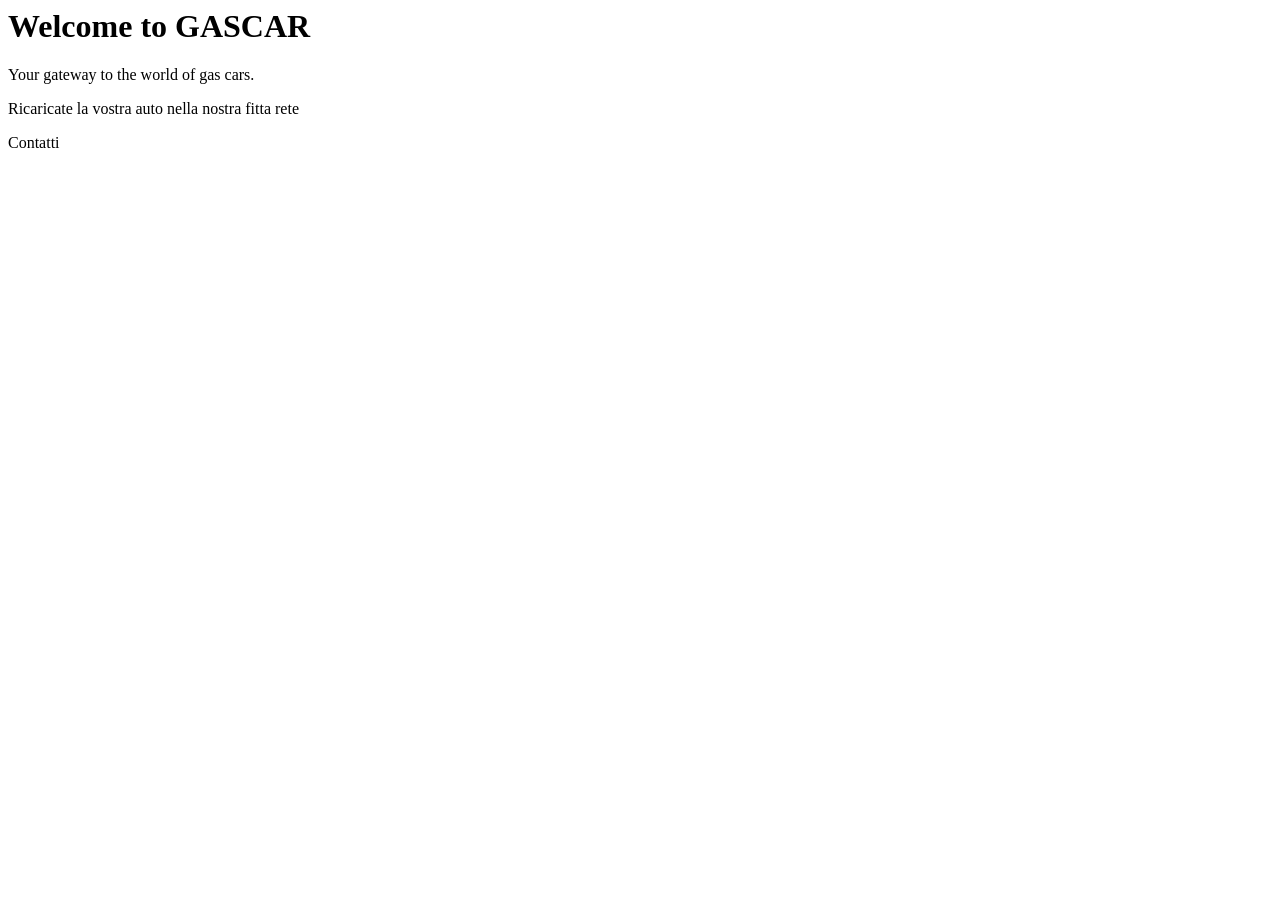
==== Gascar/Page/index.html @ 6456cf16 "Update index.html" ====
<html> 
    <head>
        <title>GASCAR</title>
    </head>
    <body>
        <h1>Welcome to GASCAR</h1>
        <p>Your gateway to the world of gas cars.</p>
        <p>Ricaricate la vostra auto nella nostra fitta rete</p>
        <p>Contatti</p>
    </body>
</html>
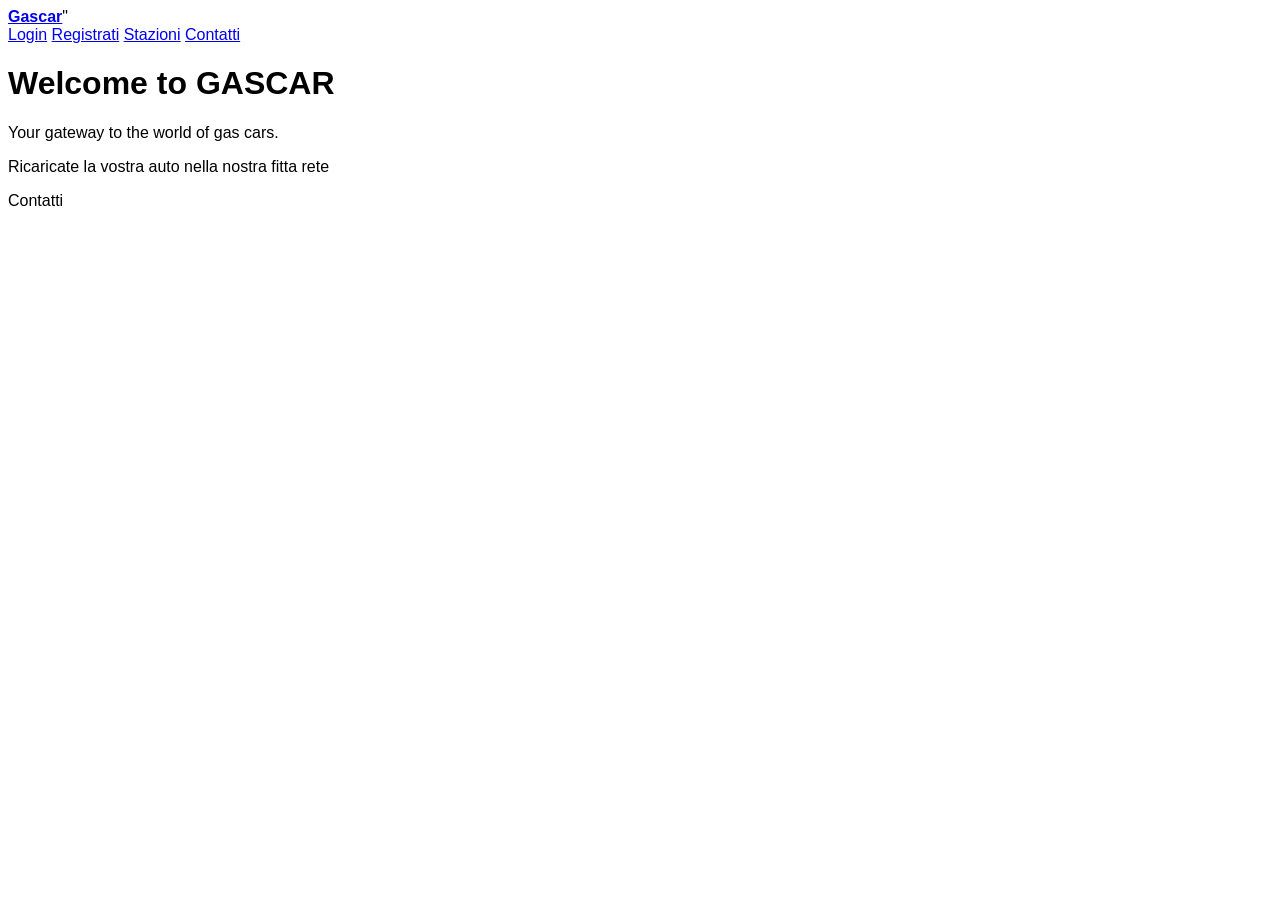
==== commit adec1eca: "1 Primo Salvataggio" ====
--- a/Gascar/Page/index.html
+++ b/Gascar/Page/index.html
@@ -1,8 +1,21 @@
 <html> 
     <head>
+        <meta name="viewport" content="width=device-width, initial-scale=1.0">
         <title>GASCAR</title>
+        <link rel="stylesheet" href="/Gascar/CSS/index.css">
     </head>
     <body>
+        <div class="navbar">
+            <div class="Logo">
+                <a href="#home"><b>Gascar</b></a>"
+            </div>
+            <div class="nav-link">
+                 <a href="pages/login.html">Login</a>
+                 <a href="pages/signup.html">Registrati</a>
+                 <a href="#elencostazioni">Stazioni</a>
+                 <a href="#Contatti">Contatti</a>
+            </div>
+        </div>
         <h1>Welcome to GASCAR</h1>
         <p>Your gateway to the world of gas cars.</p>
         <p>Ricaricate la vostra auto nella nostra fitta rete</p>
--- a/Gascar/CSS/index.css
+++ b/Gascar/CSS/index.css
@@ -0,0 +1,6 @@
+body,h1{
+    font-family: "Raleway",sans-serif
+}
+body, html {
+    height:100%
+}
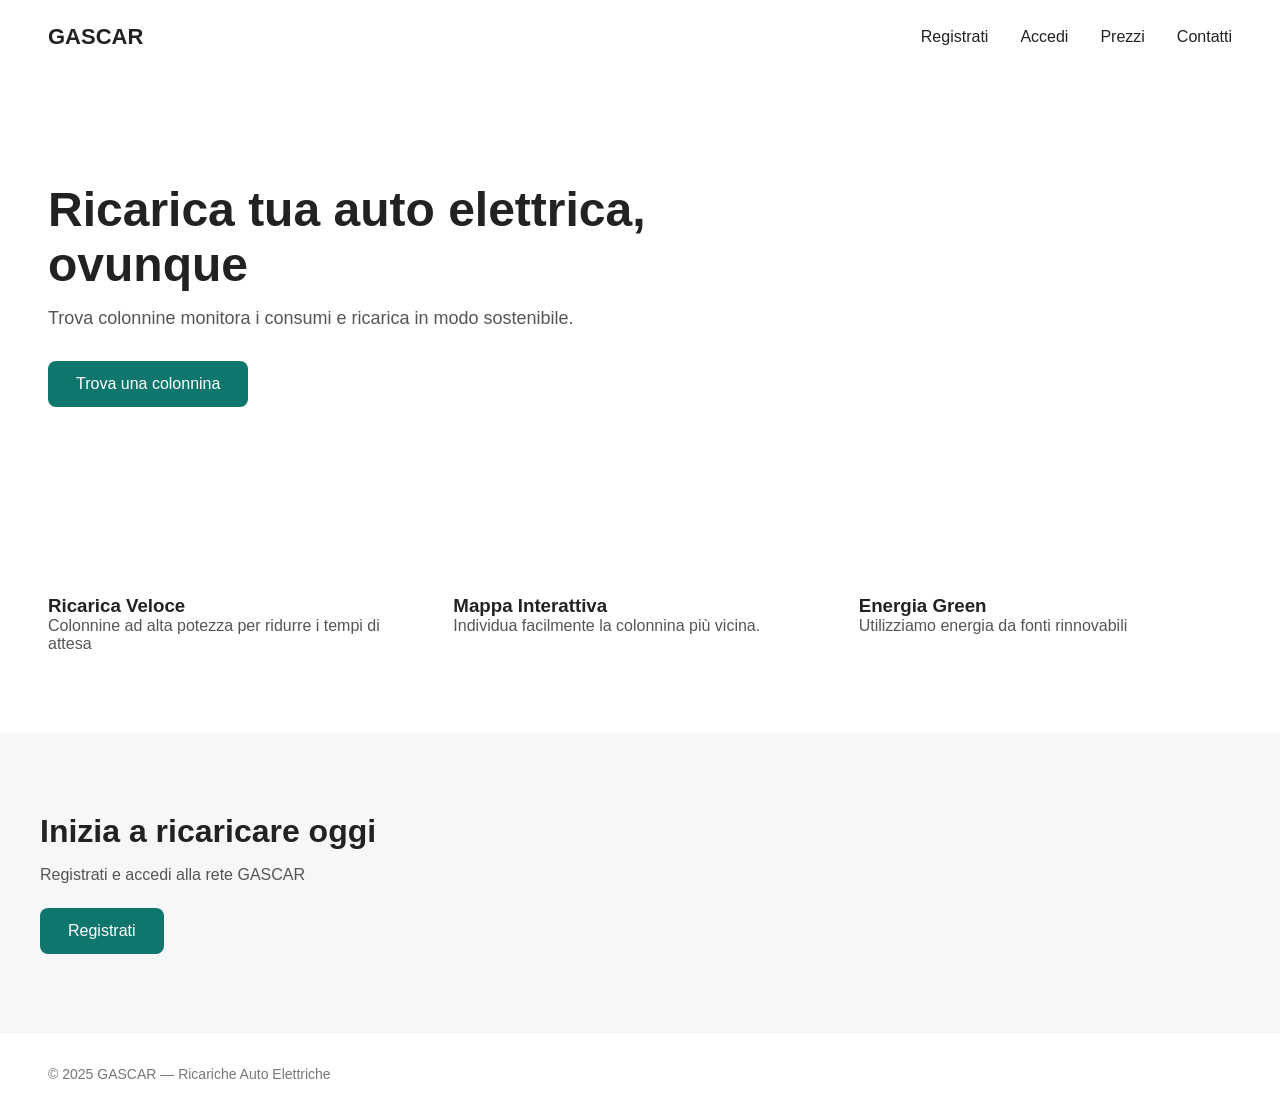
==== commit 5e751633: "Refactor index.html structure and content" ====
--- a/Gascar/Page/index.html
+++ b/Gascar/Page/index.html
@@ -1,24 +1,47 @@
-<html> 
+<html>
     <head>
-        <meta name="viewport" content="width=device-width, initial-scale=1.0">
         <title>GASCAR</title>
-        <link rel="stylesheet" href="/Gascar/CSS/index.css">
+          <meta name="viewport" content="width=device-width, initial-scale=1.0">
+          <link rel="stylesheet" href="../CSS/index.css">
     </head>
     <body>
-        <div class="navbar">
-            <div class="Logo">
-                <a href="#home"><b>Gascar</b></a>"
+        <header class="navbar">
+            <div class="logo">GASCAR</div>
+            <nav>
+                <ul class="nav-list">
+                    <li><a href="../Page/Registrati.html">Registrati</a></li>
+                    <li><a href="../Page/login.html">Accedi</a></li>
+                    <li><a href="#">Prezzi</a></li>
+                    <li><a href="#">Contatti</a></li>
+                </ul>
+            </nav>
+        </header>
+        <section class="hero">
+           <h1>Ricarica tua auto elettrica, ovunque</h1>
+           <p>Trova colonnine monitora i consumi e ricarica in modo sostenibile.</p>
+           <a href="#" class="btn-primary">Trova una colonnina</a> 
+        </section>
+        <section class="services">
+            <div class="service">
+                <h3>Ricarica Veloce</h3>
+                <p>Colonnine ad alta potezza per ridurre i tempi di attesa</p>
             </div>
-            <div class="nav-link">
-                 <a href="pages/login.html">Login</a>
-                 <a href="pages/signup.html">Registrati</a>
-                 <a href="#elencostazioni">Stazioni</a>
-                 <a href="#Contatti">Contatti</a>
+            <div class="service">
+                <h3>Mappa Interattiva</h3>
+                <p>Individua facilmente la colonnina più vicina.</p>
             </div>
-        </div>
-        <h1>Welcome to GASCAR</h1>
-        <p>Your gateway to the world of gas cars.</p>
-        <p>Ricaricate la vostra auto nella nostra fitta rete</p>
-        <p>Contatti</p>
+            <div class="service">
+                <h3>Energia Green</h3>
+                <p>Utilizziamo energia da fonti rinnovabili</p>
+            </div>
+        </section>
+        <section class="cta">
+            <h2>Inizia a ricaricare oggi</h2>
+            <p>Registrati e accedi alla rete GASCAR</p>
+            <a href="../Page/login.html" class="btn-primary">Registrati</a>
+        </section>
+         <footer class="footer">
+                <p>© 2025 GASCAR — Ricariche Auto Elettriche</p>
+         </footer>
     </body>
-</html>+</html>
--- a/Gascar/CSS/index.css
+++ b/Gascar/CSS/index.css
@@ -1,6 +1,130 @@
-body,h1{
-    font-family: "Raleway",sans-serif
+* {
+ margin: 0;
+ padding: 0;
+ box-sizing: border-box;
+ font-family: "inter", sans-serif;
 }
-body, html {
-    height:100%
+body {
+    color: #222;
+    background-color: #ffffff;
 }
+/*-----------------------------------------------------------------NAVBAR----------------------------------------------------------------*/
+.navbar {
+    display: flex;
+    justify-content: space-between;
+    align-items: center;
+    padding: 24px 48px;
+}
+
+.logo{
+    font-size: 22px;
+    font-weight: 700;
+}
+
+.nav-list {
+    display: flex;
+    gap: 32px;
+    list-style: none;
+}
+
+.nav-list a{
+    text-decoration: none;
+    color: #222;
+    font-weight: 500;
+    position: relative;
+}
+
+.nav-list a::after{
+    content: "";
+    position: absolute;
+    left: 0;
+    bottom: -6px;
+    width: 0;
+    height: 2px;
+    background-color: #222;
+    transition: width 0.3s ease;
+}
+
+.nav-list a:hover::after,
+.nav-list a.active::after{
+    width: 100%;
+}
+
+/*-------------------------------------------------------------------HERO------------------------------------------------------------------*/
+.hero{
+    padding: 108px 48px;
+    max-width: 900px;
+}
+.hero h1{
+    font-size: 48px;
+    margin-bottom: 16px;
+}
+.hero p{
+    font-size: 18px;
+    color: #555;
+    margin-bottom: 32px;
+}
+/*-----------------------------------------------------------------Bottom------------------------------------------------------------------*/
+.btn-primary,
+.btn-secondary{
+    display: inline-block;
+    padding: 14px 28px;
+    border-radius: 8px;
+    text-decoration: none;
+    font-weight: 500;
+}
+
+.btn-primary{
+  display: inline-block;      
+  padding: 14px 28px;
+  background-color: #0f766e;
+  color: white;
+  text-decoration: none;      /* toglie sottolineatura */
+  border-radius: 8px;
+  font-weight: 500;
+}
+
+
+.btn-secondary{
+    border: 2px solid #0f766e;
+    color: #0f766e;
+}
+.btn-secondary:hover{
+     background-color: #0f766e;
+     color: white;
+}
+/*-----------------------------------------------------------------services------------------------------------------------------------------*/
+.services{
+    display: grid;
+    grid-template-columns: repeat(auto-fit, minmax(240px, 1fr));
+    gap: 32px;
+    padding: 80px 48px;
+}
+.serivce h3{
+    margin-bottom: 12px;
+    font-size: 20px;
+}
+.service p{
+    color: #555;
+}
+
+/*-----------------------------------------------------------------CTA------------------------------------------------------------------*/
+.cta{
+    padding: 80px 40px;
+    background-color: #f6f7f8;
+}
+.cta h2{
+    font-size: 32px;
+    margin-bottom: 16px;
+}
+.cta p {
+    margin-bottom: 24px;
+    color: #555;
+}
+
+/*-----------------------------------------------------------------footer------------------------------------------------------------------*/
+.footer{
+    padding: 32px 48px;
+    font-size: 14px;
+    color: #777;
+}
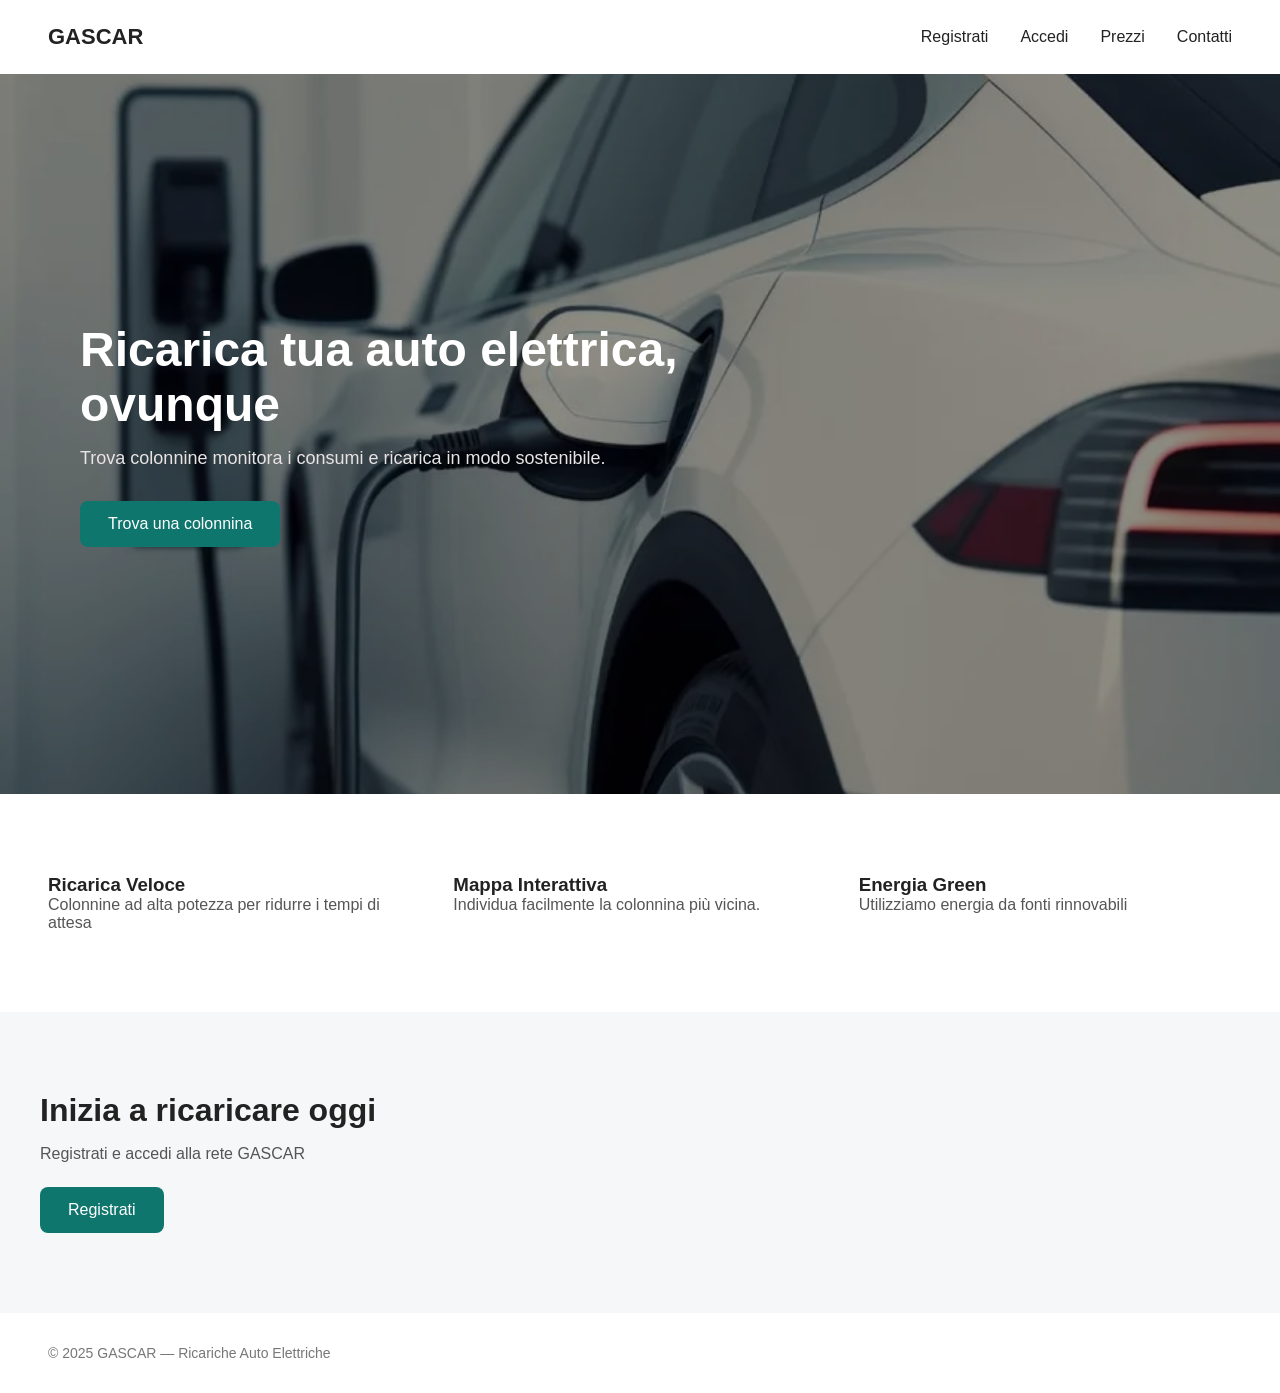
==== commit 1193256f: "modifica24/12" ====
--- a/Gascar/Page/index.html
+++ b/Gascar/Page/index.html
@@ -17,12 +17,15 @@
             </nav>
         </header>
         <section class="hero">
+            <div class="hero-content">
            <h1>Ricarica tua auto elettrica, ovunque</h1>
            <p>Trova colonnine monitora i consumi e ricarica in modo sostenibile.</p>
            <a href="#" class="btn-primary">Trova una colonnina</a> 
+           </div>
         </section>
         <section class="services">
             <div class="service">
+                <i class="icon lightning"></i>
                 <h3>Ricarica Veloce</h3>
                 <p>Colonnine ad alta potezza per ridurre i tempi di attesa</p>
             </div>
--- a/Gascar/CSS/index.css
+++ b/Gascar/CSS/index.css
@@ -52,16 +52,36 @@
 
 /*-------------------------------------------------------------------HERO------------------------------------------------------------------*/
 .hero{
-    padding: 108px 48px;
-    max-width: 900px;
+  height: 80vh;
+  background-image: url("../img/1763033546819.jpeg");
+  background-size: cover;
+  background-position: center;
+  position: relative;
+  display: flex;
+  align-items: center;
 }
+
+.hero::before {
+  content: "";
+  position: absolute;
+  inset: 0;
+  background: rgba(0, 0, 0, 0.45);
+}
+
+.hero-content {
+  position: relative;
+  color: white;
+  max-width: 600px;
+  margin-left: 5rem;
+}
+
 .hero h1{
     font-size: 48px;
     margin-bottom: 16px;
 }
 .hero p{
     font-size: 18px;
-    color: #555;
+    color: #e9e4e4;
     margin-bottom: 32px;
 }
 /*-----------------------------------------------------------------Bottom------------------------------------------------------------------*/
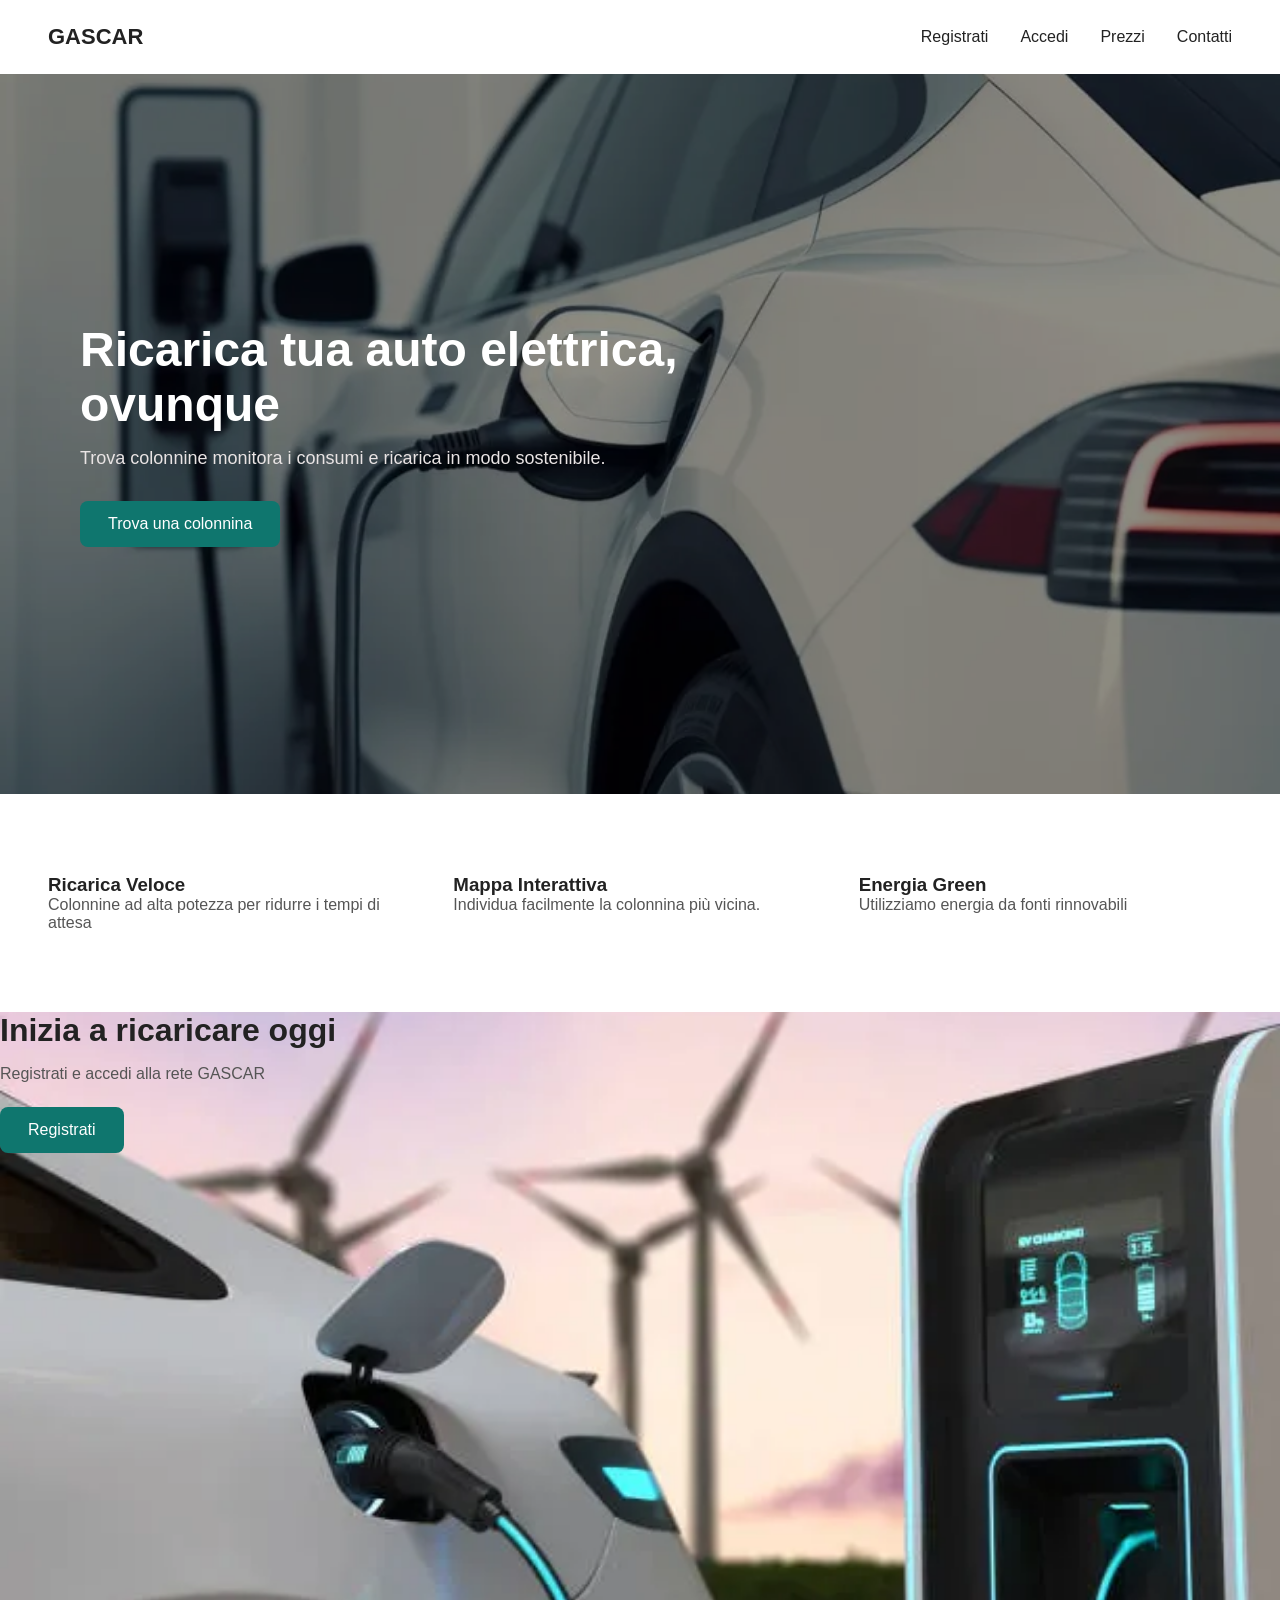
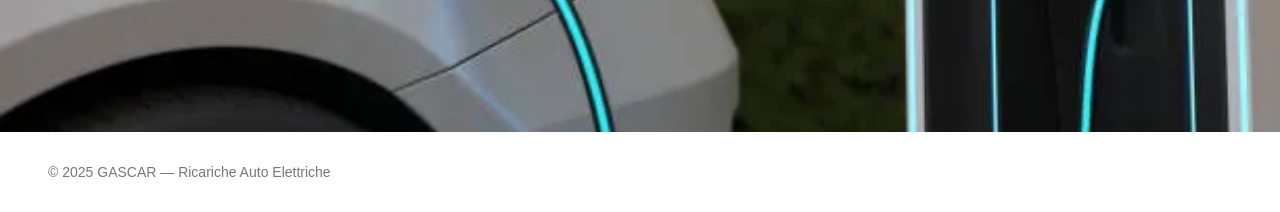
==== commit 9cd2306a: "a" ====
--- a/Gascar/Page/index.html
+++ b/Gascar/Page/index.html
@@ -39,10 +39,13 @@
             </div>
         </section>
         <section class="cta">
+            <div class="cta-content">
             <h2>Inizia a ricaricare oggi</h2>
             <p>Registrati e accedi alla rete GASCAR</p>
             <a href="../Page/login.html" class="btn-primary">Registrati</a>
+            </div>
         </section>
+        
          <footer class="footer">
                 <p>© 2025 GASCAR — Ricariche Auto Elettriche</p>
          </footer>
--- a/Gascar/CSS/index.css
+++ b/Gascar/CSS/index.css
@@ -130,8 +130,11 @@
 
 /*-----------------------------------------------------------------CTA------------------------------------------------------------------*/
 .cta{
-    padding: 80px 40px;
-    background-color: #f6f7f8;
+    height: 80vh;
+    background-image: url("../img/auto-elettriche-ricarica-presso-la-stazione-di-ricarica-e-con-uno-sfondo-di-turbina-eolica.webp");
+    background-size: cover;        /* riempie il riquadro */
+    background-position: center;   /* centra l’immagine */
+    background-repeat: no-repeat;
 }
 .cta h2{
     font-size: 32px;
@@ -141,6 +144,15 @@
     margin-bottom: 24px;
     color: #555;
 }
+.cta content {
+    height: 80vh;
+  background-image: url("../img/auto-elettriche-ricarica-presso-la-stazione-di-ricarica-e-con-uno-sfondo-di-turbina-eolica.webp");
+  background-size: cover;
+  background-position: center;
+  position: relative;
+  display: flex;
+  align-items: center;
+}
 
 /*-----------------------------------------------------------------footer------------------------------------------------------------------*/
 .footer{
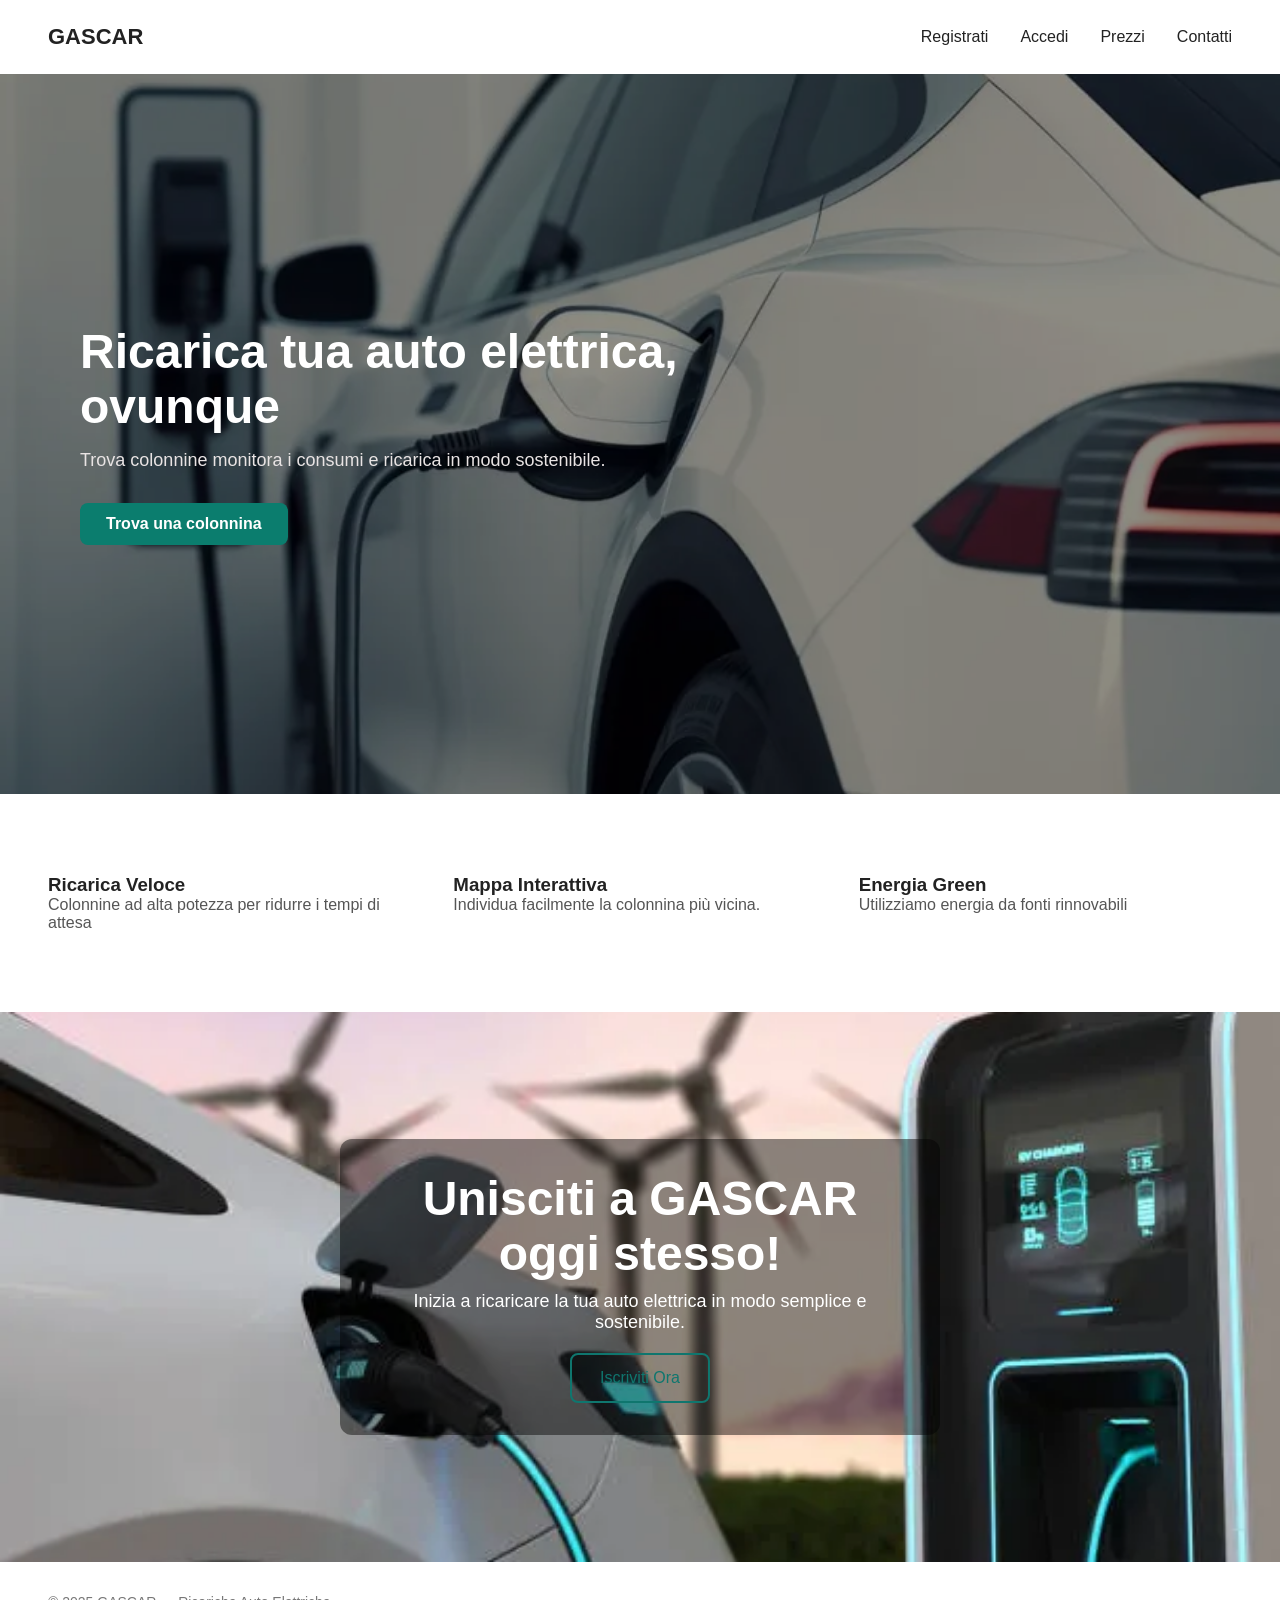
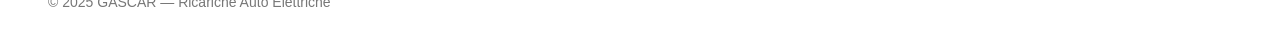
==== commit 98f07e98: "modifiche giorno 27/12/2025 a" ====
--- a/Gascar/Page/index.html
+++ b/Gascar/Page/index.html
@@ -38,14 +38,14 @@
                 <p>Utilizziamo energia da fonti rinnovabili</p>
             </div>
         </section>
+
         <section class="cta">
-            <div class="cta-content">
-            <h2>Inizia a ricaricare oggi</h2>
-            <p>Registrati e accedi alla rete GASCAR</p>
-            <a href="../Page/login.html" class="btn-primary">Registrati</a>
-            </div>
+          <div class = "cta-content">
+            <h2>Unisciti a GASCAR oggi stesso!</h2>
+            <p>Inizia a ricaricare la tua auto elettrica in modo semplice e sostenibile.</p>
+            <a href="../Page/registrazione_dati.html" class="btn-secondary">Iscriviti Ora</a>
         </section>
-        
+
          <footer class="footer">
                 <p>© 2025 GASCAR — Ricariche Auto Elettriche</p>
          </footer>
--- a/Gascar/CSS/index.css
+++ b/Gascar/CSS/index.css
@@ -129,31 +129,48 @@
 }
 
 /*-----------------------------------------------------------------CTA------------------------------------------------------------------*/
-.cta{
-    height: 80vh;
+.cta {
+    width: 100%;
+    min-height: 550px;
     background-image: url("../img/auto-elettriche-ricarica-presso-la-stazione-di-ricarica-e-con-uno-sfondo-di-turbina-eolica.webp");
-    background-size: cover;        /* riempie il riquadro */
-    background-position: center;   /* centra l’immagine */
+    background-size: cover;
+    background-position: center;
     background-repeat: no-repeat;
+
+    display: flex;
+    align-items: center;  /*centro verticale*/
+    justify-content: center; /*centro orizzontale*/
+    padding: 40px;
 }
-.cta h2{
-    font-size: 32px;
-    margin-bottom: 16px;
+.cta-content {
+  max-width: 600px;
+  text-align: center;
+
+  background: rgba(0, 0, 0, 0.45); /* overlay */
+  padding: 32px 40px;
+  border-radius: 12px;
 }
-.cta p {
-    margin-bottom: 24px;
-    color: #555;
-}
-.cta content {
-    height: 80vh;
-  background-image: url("../img/auto-elettriche-ricarica-presso-la-stazione-di-ricarica-e-con-uno-sfondo-di-turbina-eolica.webp");
-  background-size: cover;
-  background-position: center;
-  position: relative;
-  display: flex;
-  align-items: center;
+.cta h2 {
+  color: #fff;
+  font-size: 48px;
+  margin-bottom: 10px;
 }
 
+.cta p {
+  color: #fff;
+  font-size: 18px;
+  margin-bottom: 20px;
+}
+
+.btn-primary {
+  display: inline-block;
+  background-color: #0b7d6e;
+  color: #fff;
+  padding: 12px 26px;
+  border-radius: 8px;
+  text-decoration: none;
+  font-weight: 600;
+}
 /*-----------------------------------------------------------------footer------------------------------------------------------------------*/
 .footer{
     padding: 32px 48px;
